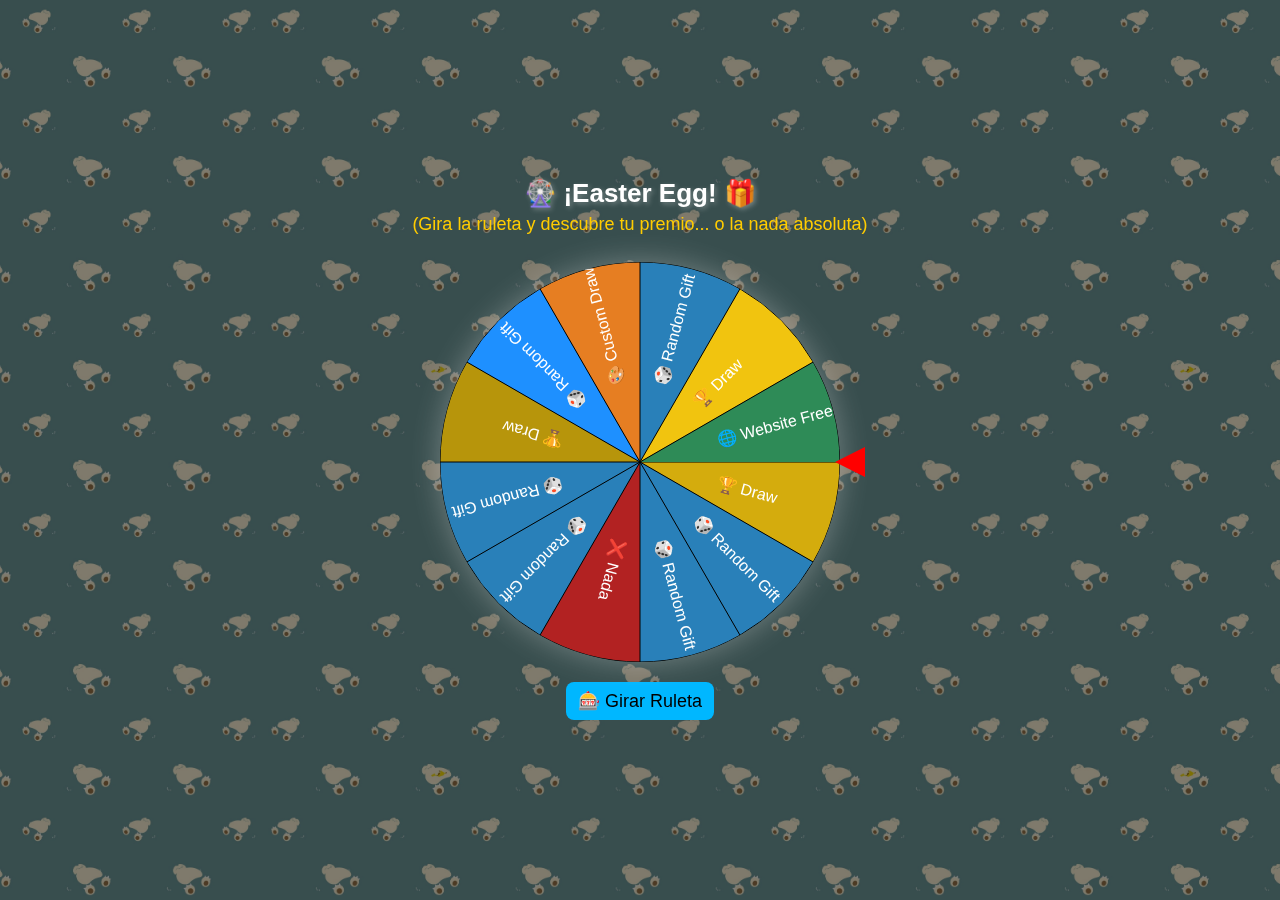
==== ruleta.html @ c5d7bab8 "aea" ====
<!DOCTYPE html>
<html lang="es">

<head>
    <meta charset="UTF-8">
    <meta name="viewport" content="width=device-width, initial-scale=1.0">
    <title>Ruleta de Premios</title>
    <style>
        * {
            box-sizing: border-box;
            margin: 0;
            padding: 0;
        }

        @import url('https://fonts.googleapis.com/css2?family=Exo:ital,wght@0,100..900;1,100..900&display=swap');

        body {
            font-family: "Exo", sans-serif;
            background: url('patron.jpg') repeat;
            background-size: 749px 404px;
            background-attachment: fixed;
            background-position: center;
            display: flex;
            justify-content: center;
            align-items: center;
            flex-direction: column;
            height: 100vh;
            color: white;
            text-align: center;
        }

        body::before {
            content: "";
            position: fixed;
            top: 0;
            left: 0;
            width: 100%;
            height: 100%;
            background: rgba(0, 0, 0, 0.5);
            z-index: -1;
        }

        .ruleta-container {
            position: relative;
            width: 400px;
            height: 400px;
        }

        .indicador {
            position: absolute;
            top: 50%;
            right: -25px;
            transform: translateY(-50%) rotate(270deg);
            width: 30px;
            height: 30px;
            background: red;
            clip-path: polygon(50% 0%, 0% 100%, 100% 100%);
            z-index: 2;
        }

        canvas {
            width: 100%;
            height: 100%;
            border-radius: 50%;
            box-shadow: 0 0 30px rgba(255, 255, 255, 0.3);
        }

        .boton-girar {
            margin-top: 20px;
            padding: 8px 12px;
            font-size: 18px;
            background: #00b7ff;
            color: black;
            font-size: bold;
            border: none;
            cursor: pointer;
            border-radius: 8px;
            transition: all 0.3s ease-in-out;
        }

        .boton-girar:hover {
            background: #ffdb4d;
            transform: scale(1.1);
        }

        .easter-egg-title {
            text-align: center;
            font-size: 26px;
            margin-bottom: 15px;
            font-weight: bold;
            color: #ffffff;
            text-shadow: 2px 2px 5px rgba(255, 255, 255, 0.3);
            padding: 12px 20px;
            border-radius: 10px;
            display: inline-block;
        }

        .easter-egg-title span {
            display: block;
            font-size: 18px;
            color: #ffcc00;
            margin-top: 5px;
            font-weight: normal;
            text-shadow: none;
        }

        @media (max-width: 768px) {
            body {
                height: auto;
                padding: 20px;
            }

            .ruleta-container {
                width: 300px;
                height: 300px;
            }

            .indicador {
                right: -15px;
                width: 20px;
                height: 20px;
            }

            canvas {
                box-shadow: 0 0 20px rgba(255, 255, 255, 0.3);
            }

            .boton-girar {
                font-size: 16px;
                padding: 10px 20px;
            }

            .easter-egg-title {
                font-size: 22px;
                padding: 10px 15px;
            }

            .easter-egg-title span {
                font-size: 16px;
            }
        }

        @media (max-width: 480px) {
            .ruleta-container {
                width: 250px;
                height: 250px;
            }

            .indicador {
                right: -10px;
                width: 15px;
                height: 15px;
            }

            .boton-girar {
                font-size: 14px;
                padding: 8px 16px;
            }

            .easter-egg-title {
                font-size: 20px;
                padding: 8px 12px;
            }

            .easter-egg-title span {
                font-size: 14px;
            }
        }
    </style>
</head>

<body>
    <h2 class="easter-egg-title">
        🎡 ¡Easter Egg! 🎁
        <span>(Gira la ruleta y descubre tu premio... o la nada absoluta)</span>
    </h2>


    <div class="ruleta-container">
        <div class="indicador"></div>
        <canvas id="ruleta" width="400" height="400"></canvas>
    </div>
    <button class="boton-girar" onclick="girarRuleta()">🎰 Girar Ruleta</button>
    <p id="resultado" style="margin-top: 15px; font-size: 18px;"></p>
    <button id="reclamar" class="boton-girar" style="display: none;" onclick="reclamarPremio()">🎁 Reclamar
        Premio</button>

    <audio id="spinSound" src="dsad" preload="auto"></audio>
    <audio id="winSound" src="dsad" preload="auto"></audio>
    <audio id="loseSound" src="https://www.fesliyanstudios.cdsadom/play-mp3/6391" preload="auto"></audio>




    <script>
        // Función para aleatorizar dos arreglos en paralelo
        function shuffleArrays(arr1, arr2) {
            let combined = arr1.map((value, index) => ({ value, color: arr2[index] }));
            combined.sort(() => Math.random() - 0.5);

            for (let i = 0; i < arr1.length; i++) {
                arr1[i] = combined[i].value;
                arr2[i] = combined[i].color;
            }
        }

        // Definir premios y colores
        let premios = [
            "❌ Nada",
            "🎨 Custom Draw",
            "🏆 Draw", "🏆 Draw", "🏆 Draw",
            "🌐 Website Free",
            "🎲 Random Gift", "🎲 Random Gift", "🎲 Random Gift", "🎲 Random Gift", "🎲 Random Gift", "🎲 Random Gift"
        ];

        let colores = [
            "#B22222", // ❌ Nada (Rojo oscuro)
            "#E67E22", // 🎨 Custom Draw (Naranja intenso)
            "#F1C40F", "#D4AC0D", "#B7950B", // 🏆 Draw (Amarillos dorados)
            "#2E8B57", // 🌐 Website Free (Verde esmeralda)
            "#1E90FF", "#2980B9", "#2980B9", "#2980B9", "#2980B9", "#2980B9" // 🎲 Random Gift (Azules profundos)
        ];


        // Aleatorizar premios y colores en paralelo
        shuffleArrays(premios, colores);

        let canvas = document.getElementById("ruleta");
        let ctx = canvas.getContext("2d");
        let anguloInicio = 0;
        let premioGanado = "";
        let spinSound = document.getElementById("spinSound");
        let winSound = document.getElementById("winSound");
        let loseSound = document.getElementById("loseSound");

        function dibujarRuleta() {
            let anguloPremios = (2 * Math.PI) / premios.length;
            for (let i = 0; i < premios.length; i++) {
                let angulo = i * anguloPremios;
                ctx.beginPath();
                ctx.moveTo(200, 200);
                ctx.arc(200, 200, 200, angulo, angulo + anguloPremios);
                ctx.fillStyle = colores[i];
                ctx.fill();
                ctx.stroke();
                ctx.save();
                ctx.translate(200, 200);
                ctx.rotate(angulo + anguloPremios / 2);
                ctx.fillStyle = "white";
                ctx.font = "16px Arial";
                ctx.fillText(premios[i], 80, 5);
                ctx.restore();
            }
        }

        function girarRuleta() {
            document.getElementById("resultado").innerText = "";
            document.getElementById("reclamar").style.display = "none";
            winSound.pause();
            loseSound.pause();
            winSound.currentTime = 0;
            loseSound.currentTime = 0;

            let vueltas = Math.floor(Math.random() * 5) + 5;
            let indicePremio = Math.floor(Math.random() * premios.length);
            premioGanado = premios[indicePremio];
            let anguloPremios = (2 * Math.PI) / premios.length;
            let anguloFinal = vueltas * 2 * Math.PI - (indicePremio * anguloPremios) - (anguloPremios / 2);
            let tiempo = 3000;
            let incremento = (anguloFinal - anguloInicio) / (tiempo / 16);

            spinSound.currentTime = 0;
            spinSound.play();

            let intervalo = setInterval(() => {
                anguloInicio += incremento;
                ctx.clearRect(0, 0, canvas.width, canvas.height);
                ctx.save();
                ctx.translate(200, 200);
                ctx.rotate(anguloInicio);
                ctx.translate(-200, -200);
                dibujarRuleta();
                ctx.restore();
            }, 16);

            setTimeout(() => {
                clearInterval(intervalo);
                spinSound.pause();
                document.getElementById("resultado").innerText = "Ganaste: " + premioGanado;
                if (premioGanado !== "❌ Nada") {
                    winSound.play();
                    document.getElementById("reclamar").style.display = "block";
                } else {
                    loseSound.play();
                }
            }, tiempo);
        }

        function reclamarPremio() {
            let mensaje = encodeURIComponent("¡Hola! Acabo de ganar " + premioGanado + " en la ruleta.");
            window.open("https://wa.me/938790848?text=" + mensaje, "_blank");
        }

        dibujarRuleta();
    </script>
</body>

</html>
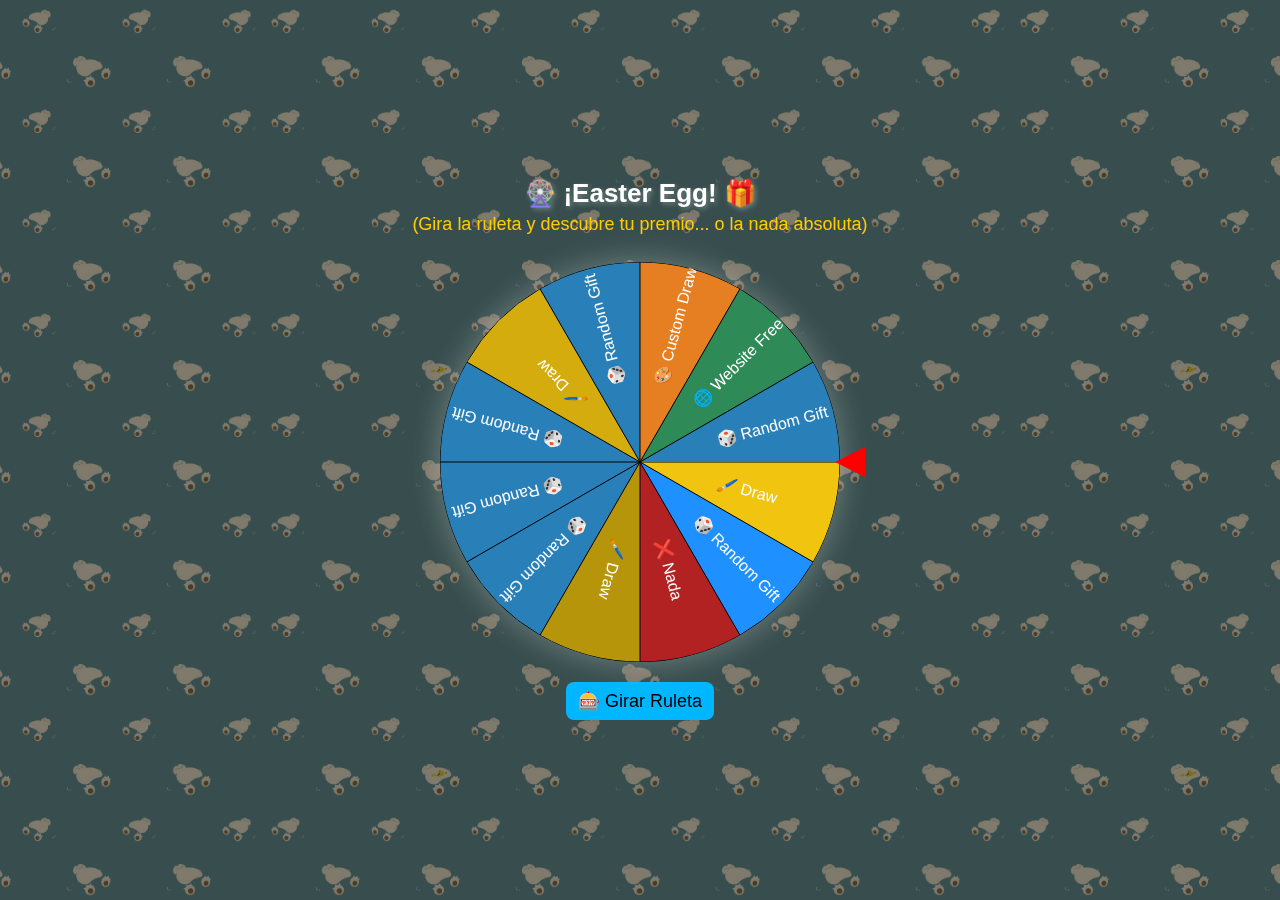
==== commit 1bce4a04: "a" ====
--- a/ruleta.html
+++ b/ruleta.html
@@ -208,7 +208,7 @@
         let premios = [
             "❌ Nada",
             "🎨 Custom Draw",
-            "🏆 Draw", "🏆 Draw", "🏆 Draw",
+            "🖌️ Draw", "🖌️ Draw", "🖌️ Draw",
             "🌐 Website Free",
             "🎲 Random Gift", "🎲 Random Gift", "🎲 Random Gift", "🎲 Random Gift", "🎲 Random Gift", "🎲 Random Gift"
         ];
@@ -253,7 +253,12 @@
             }
         }
 
+        let puedeGirar = true; // Controla si la ruleta puede girar
+
         function girarRuleta() {
+            if (!puedeGirar) return; // Evita que se gire más de una vez
+
+            puedeGirar = false; // Bloquea giros adicionales
             document.getElementById("resultado").innerText = "";
             document.getElementById("reclamar").style.display = "none";
             winSound.pause();
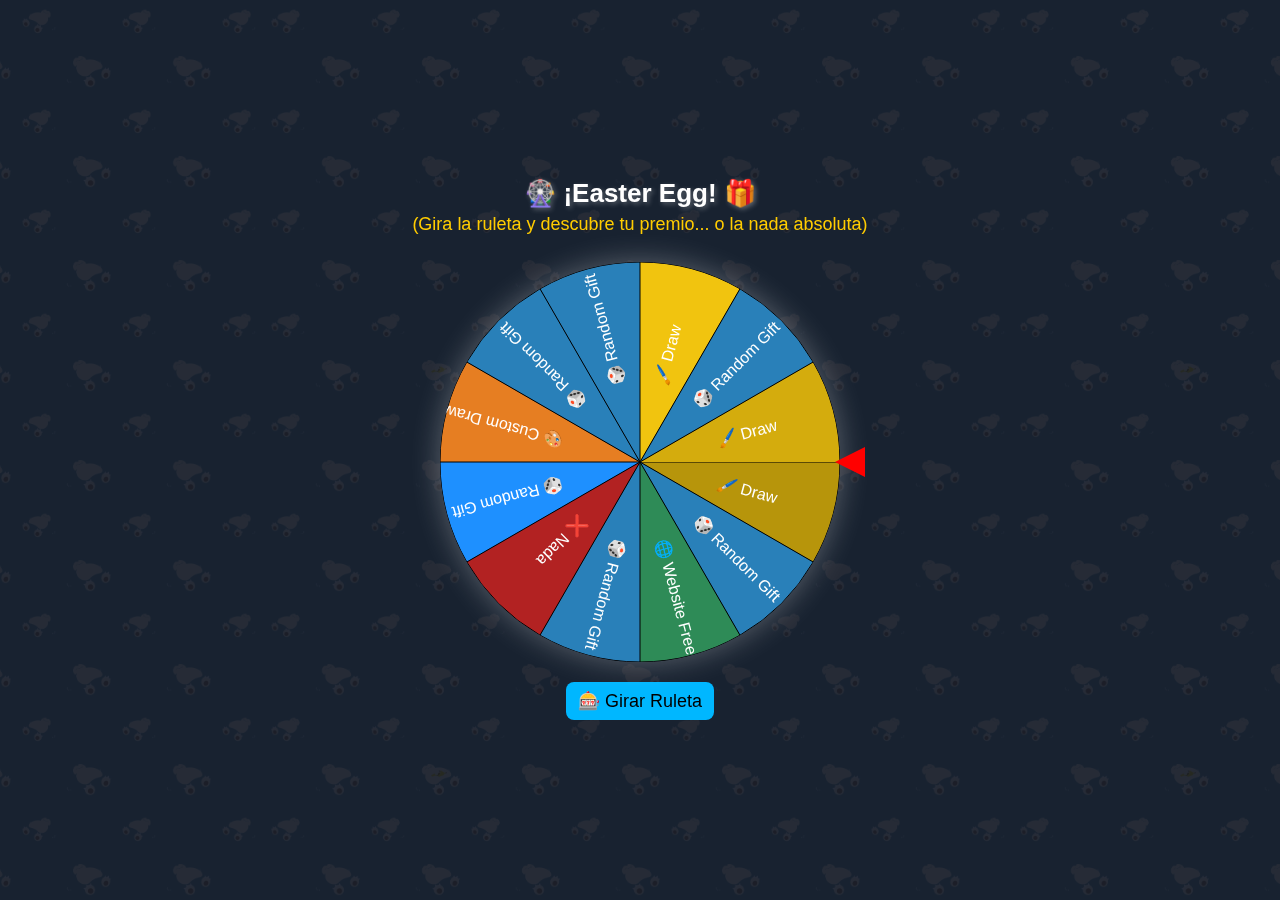
==== commit 5fe29e26: "update design" ====
--- a/ruleta.html
+++ b/ruleta.html
@@ -36,7 +36,7 @@
             left: 0;
             width: 100%;
             height: 100%;
-            background: rgba(0, 0, 0, 0.5);
+            background: rgba(14, 21, 37, 0.9);
             z-index: -1;
         }
 
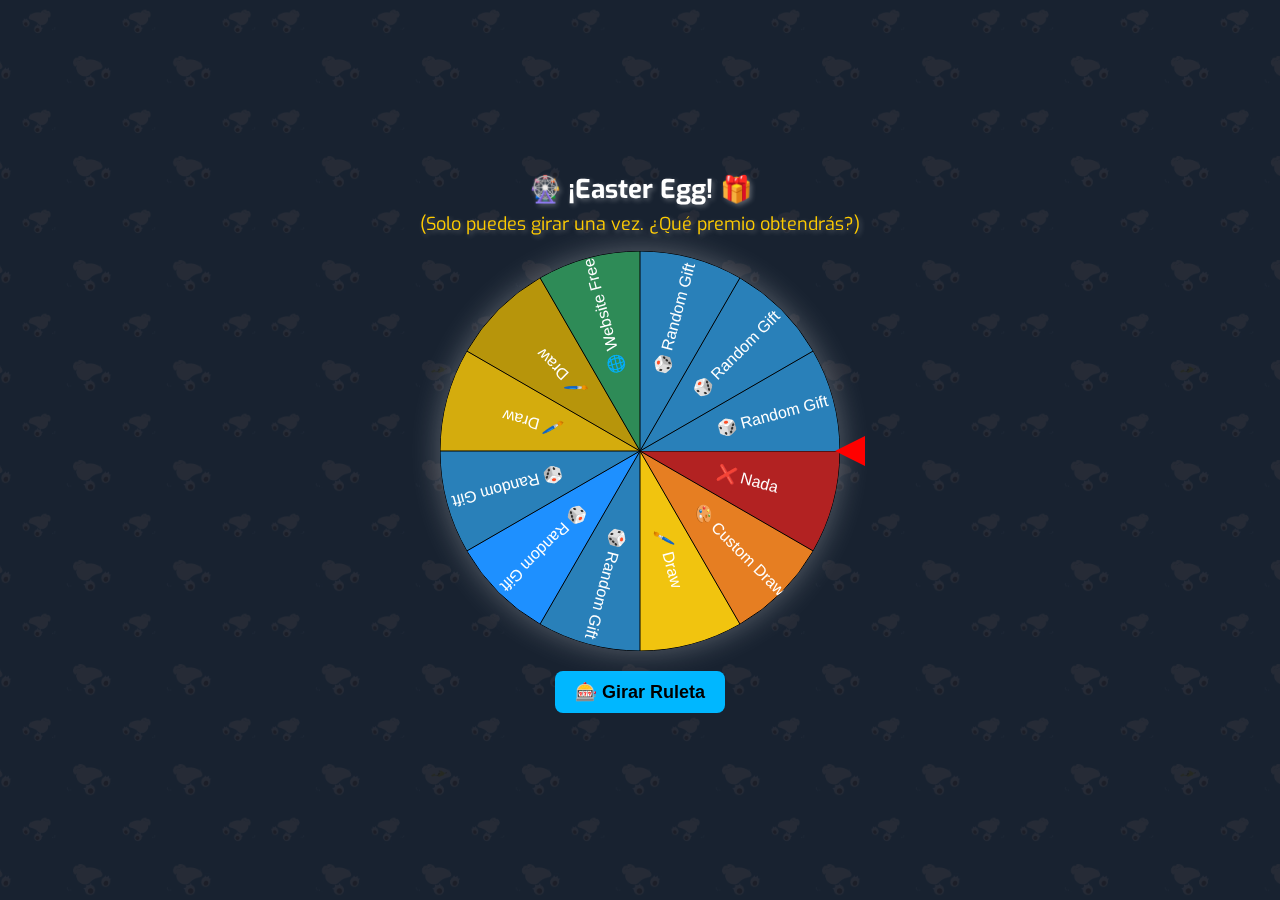
==== commit a3f44dda: "add sounds" ====
--- a/ruleta.html
+++ b/ruleta.html
@@ -5,6 +5,7 @@
     <meta charset="UTF-8">
     <meta name="viewport" content="width=device-width, initial-scale=1.0">
     <title>Ruleta de Premios</title>
+    <link href="https://fonts.googleapis.com/css2?family=Exo:wght@400;700&display=swap" rel="stylesheet">
     <style>
         * {
             box-sizing: border-box;
@@ -12,11 +13,9 @@
             padding: 0;
         }
 
-        @import url('https://fonts.googleapis.com/css2?family=Exo:ital,wght@0,100..900;1,100..900&display=swap');
-
         body {
-            font-family: "Exo", sans-serif;
-            background: url('patron.jpg') repeat;
+            font-family: 'Exo', sans-serif;
+            background: url('Images/patron.webp') repeat;
             background-size: 749px 404px;
             background-attachment: fixed;
             background-position: center;
@@ -67,11 +66,11 @@
 
         .boton-girar {
             margin-top: 20px;
-            padding: 8px 12px;
+            padding: 10px 20px;
             font-size: 18px;
             background: #00b7ff;
             color: black;
-            font-size: bold;
+            font-weight: bold;
             border: none;
             cursor: pointer;
             border-radius: 8px;
@@ -84,32 +83,28 @@
         }
 
         .easter-egg-title {
-            text-align: center;
             font-size: 26px;
             margin-bottom: 15px;
             font-weight: bold;
-            color: #ffffff;
+            color: #fff;
             text-shadow: 2px 2px 5px rgba(255, 255, 255, 0.3);
-            padding: 12px 20px;
-            border-radius: 10px;
-            display: inline-block;
         }
 
         .easter-egg-title span {
-            display: block;
             font-size: 18px;
             color: #ffcc00;
             margin-top: 5px;
+            display: block;
             font-weight: normal;
-            text-shadow: none;
+        }
+
+        #resultado {
+            margin-top: 15px;
+            font-size: 20px;
+            font-weight: 500;
         }
 
         @media (max-width: 768px) {
-            body {
-                height: auto;
-                padding: 20px;
-            }
-
             .ruleta-container {
                 width: 300px;
                 height: 300px;
@@ -120,24 +115,6 @@
                 width: 20px;
                 height: 20px;
             }
-
-            canvas {
-                box-shadow: 0 0 20px rgba(255, 255, 255, 0.3);
-            }
-
-            .boton-girar {
-                font-size: 16px;
-                padding: 10px 20px;
-            }
-
-            .easter-egg-title {
-                font-size: 22px;
-                padding: 10px 15px;
-            }
-
-            .easter-egg-title span {
-                font-size: 16px;
-            }
         }
 
         @media (max-width: 480px) {
@@ -159,7 +136,6 @@
 
             .easter-egg-title {
                 font-size: 20px;
-                padding: 8px 12px;
             }
 
             .easter-egg-title span {
@@ -172,57 +148,49 @@
 <body>
     <h2 class="easter-egg-title">
         🎡 ¡Easter Egg! 🎁
-        <span>(Gira la ruleta y descubre tu premio... o la nada absoluta)</span>
+        <span>(Solo puedes girar una vez. ¿Qué premio obtendrás?)</span>
     </h2>
-
 
     <div class="ruleta-container">
         <div class="indicador"></div>
         <canvas id="ruleta" width="400" height="400"></canvas>
     </div>
-    <button class="boton-girar" onclick="girarRuleta()">🎰 Girar Ruleta</button>
-    <p id="resultado" style="margin-top: 15px; font-size: 18px;"></p>
+
+    <button class="boton-girar" onclick="girarRuleta()" id="botonGirar">🎰 Girar Ruleta</button>
+    <p id="resultado"></p>
     <button id="reclamar" class="boton-girar" style="display: none;" onclick="reclamarPremio()">🎁 Reclamar
         Premio</button>
 
-    <audio id="spinSound" src="dsad" preload="auto"></audio>
-    <audio id="winSound" src="dsad" preload="auto"></audio>
-    <audio id="loseSound" src="https://www.fesliyanstudios.cdsadom/play-mp3/6391" preload="auto"></audio>
-
-
+    <audio id="spinSound" src="Sounds/spin.mp3" preload="auto"></audio>
+    <audio id="winSound" src="Sounds/win.mp3" preload="auto"></audio>
+    <audio id="loseSound" src="Sounds/lose.mp3" preload="auto"></audio>
 
 
     <script>
-        // Función para aleatorizar dos arreglos en paralelo
         function shuffleArrays(arr1, arr2) {
             let combined = arr1.map((value, index) => ({ value, color: arr2[index] }));
             combined.sort(() => Math.random() - 0.5);
-
             for (let i = 0; i < arr1.length; i++) {
                 arr1[i] = combined[i].value;
                 arr2[i] = combined[i].color;
             }
         }
 
-        // Definir premios y colores
         let premios = [
-            "❌ Nada",
-            "🎨 Custom Draw",
-            "🖌️ Draw", "🖌️ Draw", "🖌️ Draw",
+            "❌ Nada", "🎨 Custom Draw", "🖌️ Draw", "🖌️ Draw", "🖌️ Draw",
             "🌐 Website Free",
-            "🎲 Random Gift", "🎲 Random Gift", "🎲 Random Gift", "🎲 Random Gift", "🎲 Random Gift", "🎲 Random Gift"
+            "🎲 Random Gift", "🎲 Random Gift", "🎲 Random Gift",
+            "🎲 Random Gift", "🎲 Random Gift", "🎲 Random Gift"
         ];
 
         let colores = [
-            "#B22222", // ❌ Nada (Rojo oscuro)
-            "#E67E22", // 🎨 Custom Draw (Naranja intenso)
-            "#F1C40F", "#D4AC0D", "#B7950B", // 🏆 Draw (Amarillos dorados)
-            "#2E8B57", // 🌐 Website Free (Verde esmeralda)
-            "#1E90FF", "#2980B9", "#2980B9", "#2980B9", "#2980B9", "#2980B9" // 🎲 Random Gift (Azules profundos)
+            "#B22222", "#E67E22",
+            "#F1C40F", "#D4AC0D", "#B7950B",
+            "#2E8B57",
+            "#1E90FF", "#2980B9", "#2980B9",
+            "#2980B9", "#2980B9", "#2980B9"
         ];
 
-
-        // Aleatorizar premios y colores en paralelo
         shuffleArrays(premios, colores);
 
         let canvas = document.getElementById("ruleta");
@@ -253,18 +221,16 @@
             }
         }
 
-        let puedeGirar = true; // Controla si la ruleta puede girar
+        let puedeGirar = true;
 
         function girarRuleta() {
-            if (!puedeGirar) return; // Evita que se gire más de una vez
-
-            puedeGirar = false; // Bloquea giros adicionales
+            if (!puedeGirar) return;
+            puedeGirar = false;
+            document.getElementById("botonGirar").disabled = true;
+            document.getElementById("botonGirar").style.display = "none";
             document.getElementById("resultado").innerText = "";
             document.getElementById("reclamar").style.display = "none";
-            winSound.pause();
-            loseSound.pause();
-            winSound.currentTime = 0;
-            loseSound.currentTime = 0;
+            spinSound.play();
 
             let vueltas = Math.floor(Math.random() * 5) + 5;
             let indicePremio = Math.floor(Math.random() * premios.length);
@@ -273,9 +239,6 @@
             let anguloFinal = vueltas * 2 * Math.PI - (indicePremio * anguloPremios) - (anguloPremios / 2);
             let tiempo = 3000;
             let incremento = (anguloFinal - anguloInicio) / (tiempo / 16);
-
-            spinSound.currentTime = 0;
-            spinSound.play();
 
             let intervalo = setInterval(() => {
                 anguloInicio += incremento;
@@ -307,6 +270,9 @@
         }
 
         dibujarRuleta();
+        spinSound.volume = 0.3;
+        winSound.volume = 0.2;
+        loseSound.volume = 0.2;
     </script>
 </body>
 
